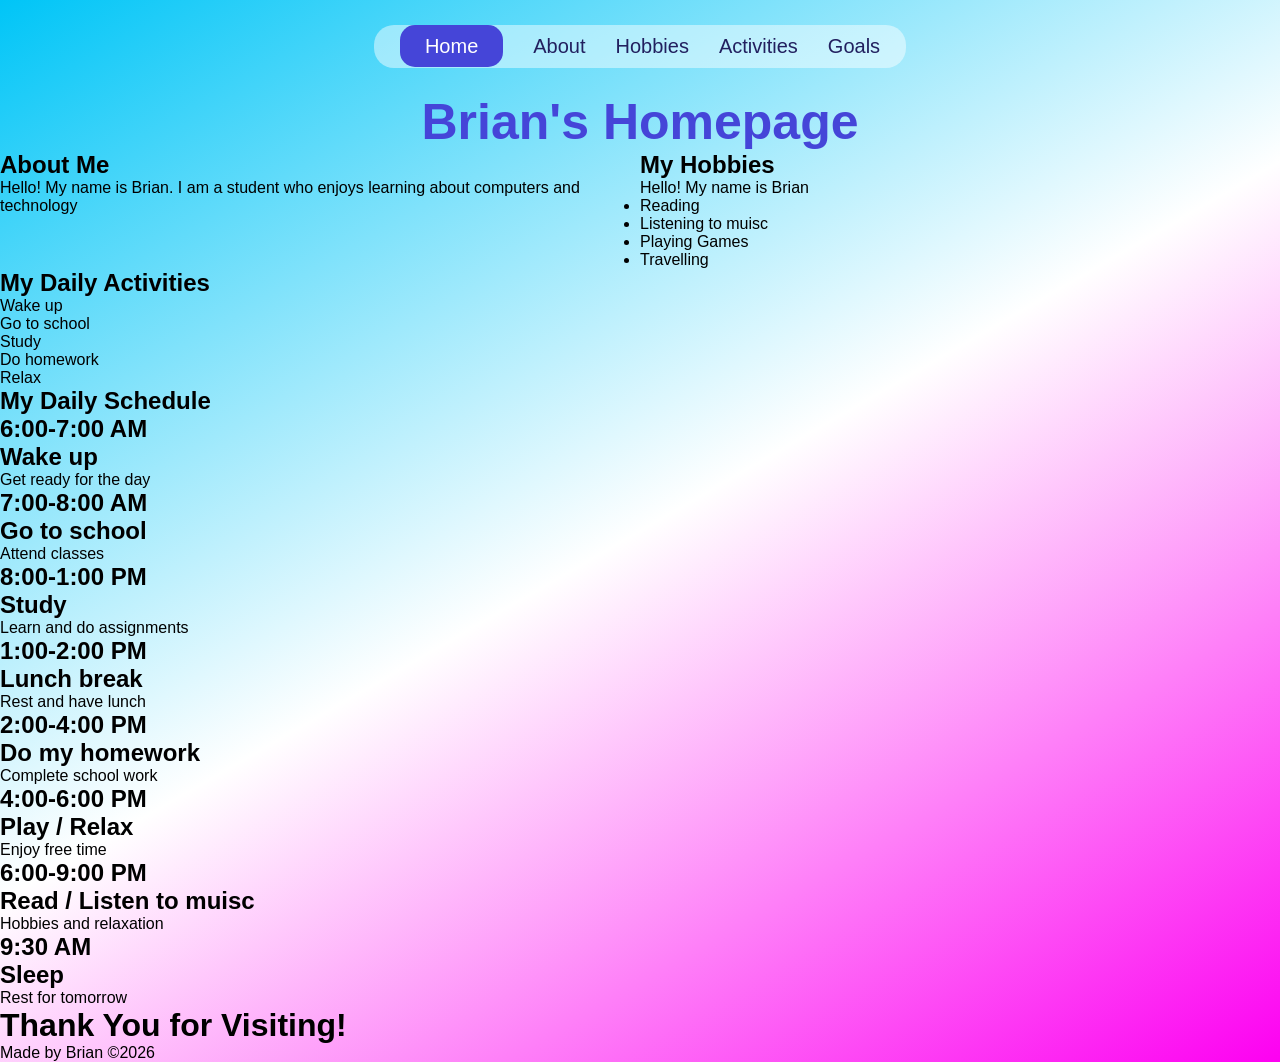
==== webpages/index.html @ e311119b "started coding" ====
<!doctype html>
<html lang="en">
  <head>
    <meta charset="UTF-8" />
    <meta name="viewport" content="width=device-width, initial-scale=1.0" />
    <title>Brian's hompage</title>
    <link rel="stylesheet" href="../css/style.css" />
  </head>
  <body>
    <!--Navigation Links-->
    <section class="nav">
      <nav class="nav-links">
        <ul>
          <li><a href="index.html" class="active">Home</a></li>
          <li><a href="about.html">About</a></li>
          <li><a href="hobby.html">Hobbies</a></li>
          <li><a href="activity.html">Activities</a></li>
          <li><a href="goal.html">Goals</a></li>
        </ul>
      </nav>
      <h1>Brian's Homepage</h1>
    </section>
    <!--About and hobbies section-->
    <section class="card">
      <!--about me-->
      <div class="aboutme">
        <h2>About Me</h2>
        <p>
          Hello! My name is Brian. I am a student who enjoys learning about
          computers and technology
        </p>
      </div>
      <!--my hobbies-->
      <div class="myhobbies">
        <h2>My Hobbies</h2>
        <p>Hello! My name is Brian</p>
        <ul>
          <li>Reading</li>
          <li>Listening to muisc</li>
          <li>Playing Games</li>
          <li>Travelling</li>
        </ul>
      </div>
    </section>

    <!--my daily activites-->
    <section class="daily">
      <h1>My Daily Activities</h1>
      <ol>
        <li>Wake up</li>
        <li>Go to school</li>
        <li>Study</li>
        <li>Do homework</li>
        <li>Relax</li>
      </ol>
    </section>

    <!--my daily schedule-->
    <section class="myschedule">
      <h1>My Daily Schedule</h1>
      <!--schedule cards-->
      <div class="schedule">
        <div class="wake">
          <h1>6:00-7:00 AM</h1>
          <h2>Wake up</h2>
          <p>Get ready for the day</p>
        </div>

        <div class="school">
          <h1>7:00-8:00 AM</h1>
          <h2>Go to school</h2>
          <p>Attend classes</p>
        </div>

        <div class="study">
          <h1>8:00-1:00 PM</h1>
          <h2>Study</h2>
          <p>Learn and do assignments</p>
        </div>

        <div class="lunch">
          <h1>1:00-2:00 PM</h1>
          <h2>Lunch break</h2>
          <p>Rest and have lunch</p>
        </div>

        <div class="homework">
          <h1>2:00-4:00 PM</h1>
          <h2>Do my homework</h2>
          <p>Complete school work</p>
        </div>

        <div class="play">
          <h1>4:00-6:00 PM</h1>
          <h2>Play / Relax</h2>
          <p>Enjoy free time</p>
        </div>

        <div class="read">
          <h1>6:00-9:00 PM</h1>
          <h2>Read / Listen to muisc</h2>
          <p>Hobbies and relaxation</p>
        </div>

        <div class="sleep">
          <h1>9:30 AM</h1>
          <h2>Sleep</h2>
          <p>Rest for tomorrow</p>
        </div>
      </div>
    </section>

    <footer>
      <h1>Thank You for Visiting!</h1>
      <p>Made by Brian &copy;2026</p>
    </footer>
  </body>
</html>
---- css/style.css ----
* {
  margin: 0;
  padding: 0;
  box-sizing: border-box;
}

body {
  background: linear-gradient(150deg, #00c5f7, #ffffff, #fd00f1);
  font-family: Arial, Helvetica, sans-serif;
}

/* Styling nav */
.nav-links ul {
  text-align: center;
  display: flex;
  justify-content: center;
  gap: 50px;

  background-color: rgba(255, 255, 255, 0.461);
  gap: 30px;
  padding: 10px 2%;
  margin: 25px auto;
  width: fit-content;
  border-radius: 20px;
}

.nav-links li {
  list-style: none;
}

.nav-links a {
  text-decoration: none;
  color: #22205f;
  font-size: 20px;
}

.nav-links a.active {
  background-color: #4545d8;
  color: white;
  padding: 10px 25px;
  border-radius: 15px;
}

.nav h1 {
  font-size: 50px;
  font-weight: bold;
  text-align: center;
  color: #4545d8;
}

/* end of styling nav */

/* styling about and hobbies */
.card {
  display: grid;
  grid-template-columns: repeat(2, 1fr);
}
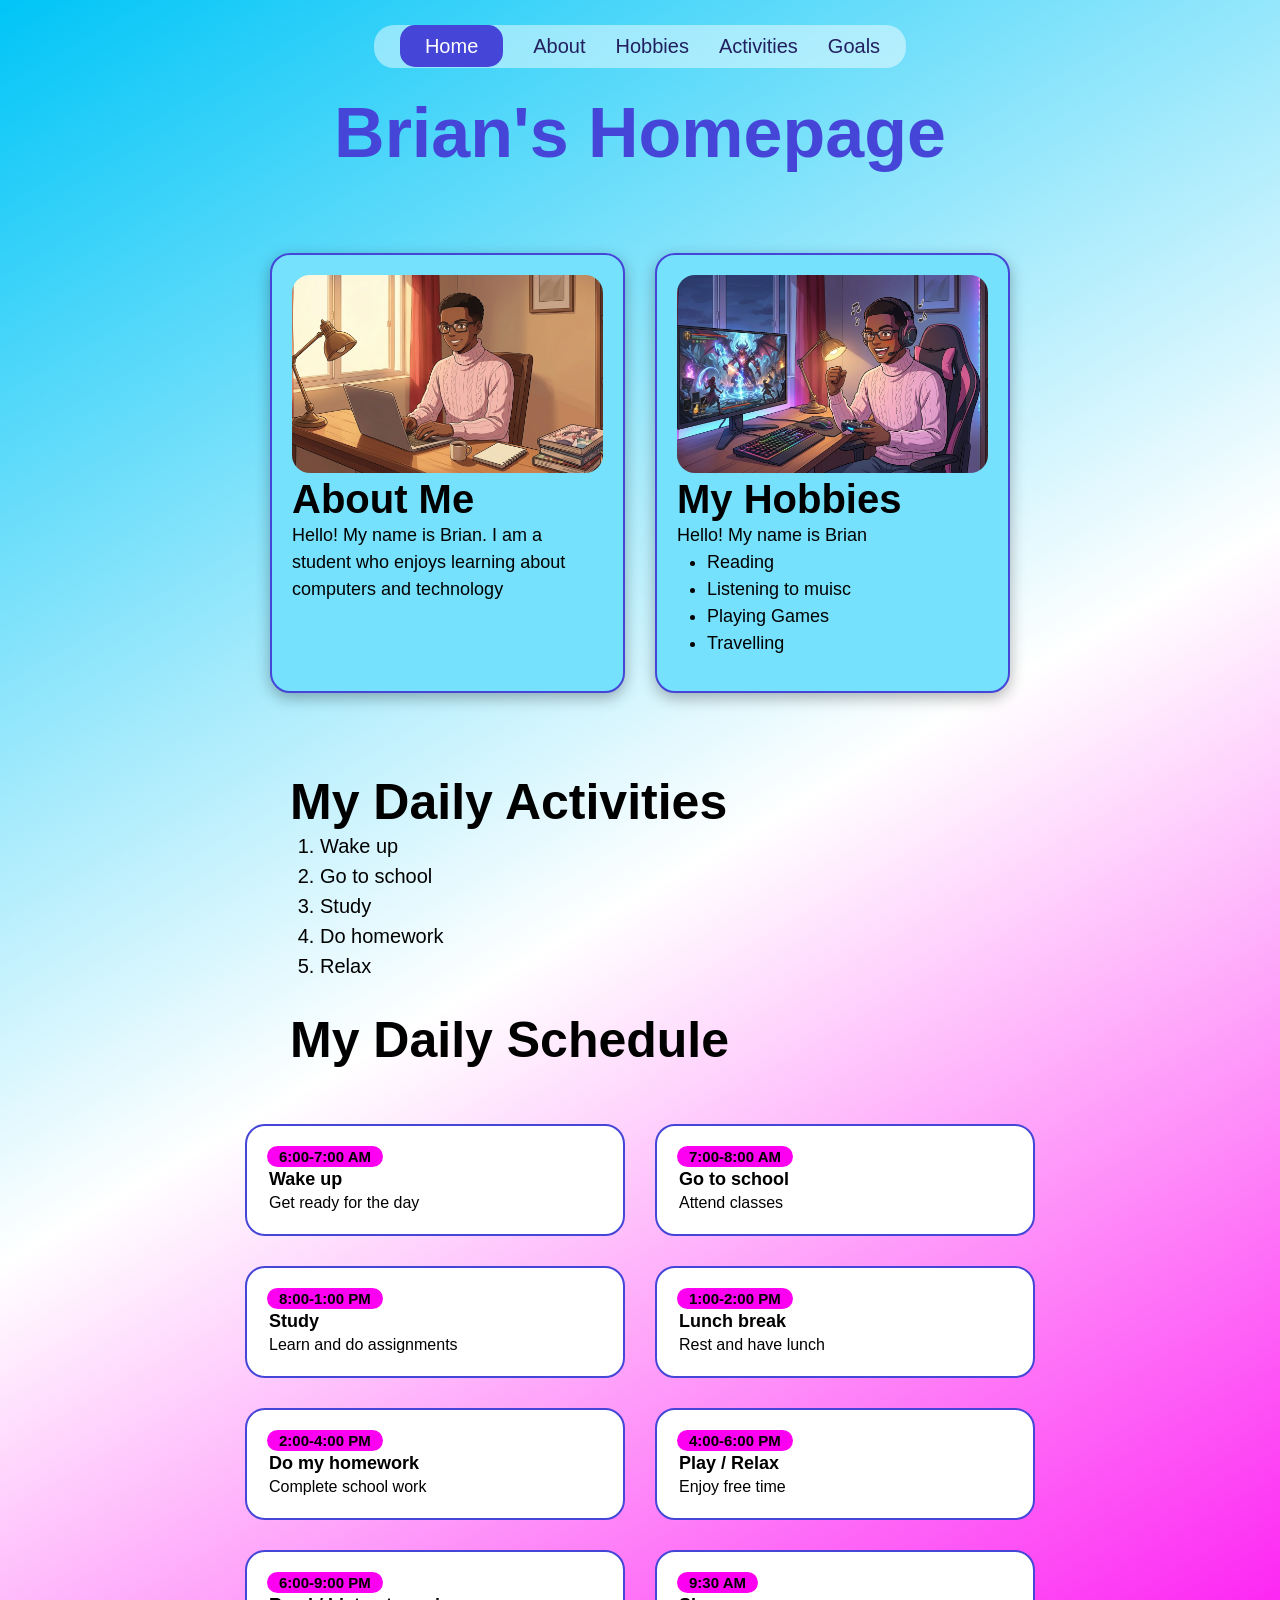
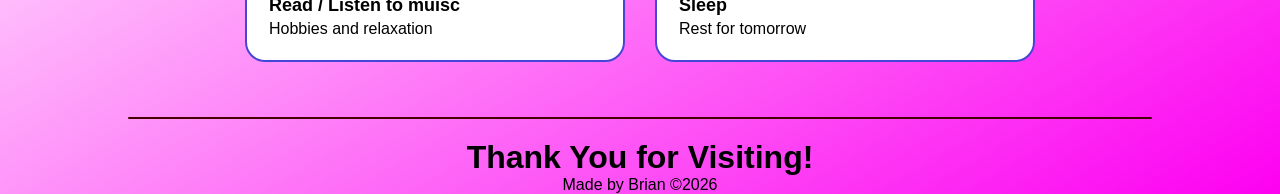
==== commit a4941583: "Finished coding the whole website" ====
--- a/webpages/index.html
+++ b/webpages/index.html
@@ -24,6 +24,7 @@
     <section class="card">
       <!--about me-->
       <div class="aboutme">
+        <img src="../images/brayo.png" alt="Image of Brian" />
         <h2>About Me</h2>
         <p>
           Hello! My name is Brian. I am a student who enjoys learning about
@@ -32,6 +33,7 @@
       </div>
       <!--my hobbies-->
       <div class="myhobbies">
+        <img src="../images/game.png" alt="Image of Brian playing games" />
         <h2>My Hobbies</h2>
         <p>Hello! My name is Brian</p>
         <ul>
@@ -61,54 +63,56 @@
       <!--schedule cards-->
       <div class="schedule">
         <div class="wake">
-          <h1>6:00-7:00 AM</h1>
-          <h2>Wake up</h2>
+          <h2>6:00-7:00 AM</h2>
+          <h3>Wake up</h3>
           <p>Get ready for the day</p>
         </div>
 
         <div class="school">
-          <h1>7:00-8:00 AM</h1>
-          <h2>Go to school</h2>
+          <h2>7:00-8:00 AM</h2>
+          <h3>Go to school</h3>
           <p>Attend classes</p>
         </div>
 
         <div class="study">
-          <h1>8:00-1:00 PM</h1>
-          <h2>Study</h2>
+          <h2>8:00-1:00 PM</h2>
+          <h3>Study</h3>
           <p>Learn and do assignments</p>
         </div>
 
         <div class="lunch">
-          <h1>1:00-2:00 PM</h1>
-          <h2>Lunch break</h2>
+          <h2>1:00-2:00 PM</h2>
+          <h3>Lunch break</h3>
           <p>Rest and have lunch</p>
         </div>
 
         <div class="homework">
-          <h1>2:00-4:00 PM</h1>
-          <h2>Do my homework</h2>
+          <h2>2:00-4:00 PM</h2>
+          <h3>Do my homework</h3>
           <p>Complete school work</p>
         </div>
 
         <div class="play">
-          <h1>4:00-6:00 PM</h1>
-          <h2>Play / Relax</h2>
+          <h2>4:00-6:00 PM</h2>
+          <h3>Play / Relax</h3>
           <p>Enjoy free time</p>
         </div>
 
         <div class="read">
-          <h1>6:00-9:00 PM</h1>
-          <h2>Read / Listen to muisc</h2>
+          <h2>6:00-9:00 PM</h2>
+          <h3>Read / Listen to muisc</h3>
           <p>Hobbies and relaxation</p>
         </div>
 
         <div class="sleep">
-          <h1>9:30 AM</h1>
-          <h2>Sleep</h2>
+          <h2>9:30 AM</h2>
+          <h3>Sleep</h3>
           <p>Rest for tomorrow</p>
         </div>
       </div>
     </section>
+
+    <hr class="lineuse" />
 
     <footer>
       <h1>Thank You for Visiting!</h1>
--- a/css/style.css
+++ b/css/style.css
@@ -42,7 +42,7 @@
 }
 
 .nav h1 {
-  font-size: 50px;
+  font-size: 70px;
   font-weight: bold;
   text-align: center;
   color: #4545d8;
@@ -54,4 +54,249 @@
 .card {
   display: grid;
   grid-template-columns: repeat(2, 1fr);
-}
+  width: 800px;
+  min-height: 500px;
+  gap: 30px;
+  padding: 30px;
+  margin: 50px auto;
+}
+
+.aboutme {
+  padding: 20px;
+  border: 2px solid #4545d8;
+  background-color: #75e1fc;
+  border-radius: 20px;
+  cursor: pointer;
+  box-shadow: 0 5px 15px rgba(0, 0, 0, 0.3);
+  transition: 0.3s;
+}
+
+.myhobbies {
+  padding: 20px;
+  border: 2px solid #4545d8;
+  background-color: #75e1fc;
+  border-radius: 20px;
+  cursor: pointer;
+  box-shadow: 0 5px 15px rgba(0, 0, 0, 0.3);
+  transition: 0.3s;
+}
+
+.aboutme:hover {
+  transform: translateY(-5px);
+}
+
+.myhobbies:hover {
+  transform: translateY(-5px);
+}
+
+.aboutme img,
+.myhobbies img {
+  width: 100%;
+  height: 50%;
+  object-fit: cover;
+  border-radius: 18px;
+}
+
+.aboutme h2,
+.myhobbies h2 {
+  font-size: 40px;
+  font-weight: bold;
+}
+
+.aboutme p,
+.myhobbies p {
+  font-size: 18px;
+  line-height: 1.5;
+}
+
+.myhobbies li {
+  font-size: 18px;
+  line-height: 1.5;
+  margin-left: 30px;
+}
+/* end of styling about me and my hobbies */
+
+/* Styling my daily activities */
+.daily {
+  width: 700px;
+  margin: 30px auto 0 auto;
+  text-align: left;
+}
+
+.daily h1 {
+  font-size: 50px;
+  font-weight: bold;
+}
+
+.daily ol {
+  display: inline-block;
+  margin-left: 30px;
+  text-align: left;
+}
+
+.daily li {
+  font-size: 20px;
+  line-height: 1.5;
+}
+/* end of about me and my hobbies  */
+
+/* styling daily schedule */
+.myschedule h1 {
+  width: 700px;
+  margin: 30px auto 0 auto;
+  text-align: left;
+  font-size: 50px;
+  font-weight: bold;
+}
+
+.schedule {
+  display: grid;
+  grid-template-columns: repeat(2, 1fr);
+  width: 800px;
+  min-height: 100px;
+  gap: 30px;
+  padding: 5px;
+  margin: 50px auto;
+}
+
+.wake {
+  padding: 20px;
+  border: 2px solid #4545d8;
+  background-color: white;
+  border-radius: 20px;
+  cursor: pointer;
+  transition: 0.3s;
+}
+
+.wake:hover {
+  box-shadow: 0 5px 15px rgba(0, 0, 0, 0.3);
+}
+
+.school {
+  padding: 20px;
+  border: 2px solid #4545d8;
+  background-color: white;
+  border-radius: 20px;
+  cursor: pointer;
+  transition: 0.3s;
+}
+
+.school:hover {
+  box-shadow: 0 5px 15px rgba(0, 0, 0, 0.3);
+}
+
+.study {
+  padding: 20px;
+  border: 2px solid #4545d8;
+  background-color: white;
+  border-radius: 20px;
+  cursor: pointer;
+  transition: 0.3s;
+}
+
+.study:hover {
+  box-shadow: 0 5px 15px rgba(0, 0, 0, 0.3);
+}
+
+.lunch {
+  padding: 20px;
+  border: 2px solid #4545d8;
+  background-color: white;
+  border-radius: 20px;
+  cursor: pointer;
+  transition: 0.3s;
+}
+
+.lunch:hover {
+  box-shadow: 0 5px 15px rgba(0, 0, 0, 0.3);
+}
+
+.homework {
+  padding: 20px;
+  border: 2px solid #4545d8;
+  background-color: white;
+  border-radius: 20px;
+  cursor: pointer;
+  transition: 0.3s;
+}
+
+.homework:hover {
+  box-shadow: 0 5px 15px rgba(0, 0, 0, 0.3);
+}
+
+.play {
+  padding: 20px;
+  border: 2px solid #4545d8;
+  background-color: white;
+  border-radius: 20px;
+  cursor: pointer;
+  transition: 0.3s;
+}
+
+.play:hover {
+  box-shadow: 0 5px 15px rgba(0, 0, 0, 0.3);
+}
+
+.read {
+  padding: 20px;
+  border: 2px solid #4545d8;
+  background-color: white;
+  border-radius: 20px;
+  cursor: pointer;
+  transition: 0.3s;
+}
+
+.read:hover {
+  box-shadow: 0 5px 15px rgba(0, 0, 0, 0.3);
+}
+
+.sleep {
+  padding: 20px;
+  border: 2px solid #4545d8;
+  background-color: white;
+  border-radius: 20px;
+  cursor: pointer;
+  transition: 0.3s;
+}
+
+.sleep:hover {
+  box-shadow: 0 5px 15px rgba(0, 0, 0, 0.3);
+}
+
+.schedule h2 {
+  font-size: 15px;
+  display: inline-block;
+  padding: 2px 12px;
+  border: 2px;
+  background-color: #fd00f1;
+  border-radius: 20px;
+}
+
+.schedule h3 {
+  font-size: 18px;
+  padding: 2px;
+}
+
+.schedule p {
+  font-size: 16px;
+  padding: 2px;
+}
+/* end of styling my daily schedule */
+
+/* styling line */
+.lineuse {
+  border: none;
+  height: 2px;
+  background-color: #460101;
+  width: 80%;
+  margin: 20px auto;
+  border-radius: 5px;
+}
+/* end of styling line */
+
+/* styling footer */
+footer {
+  text-align: center;
+}
+
+/* end of styling footer */
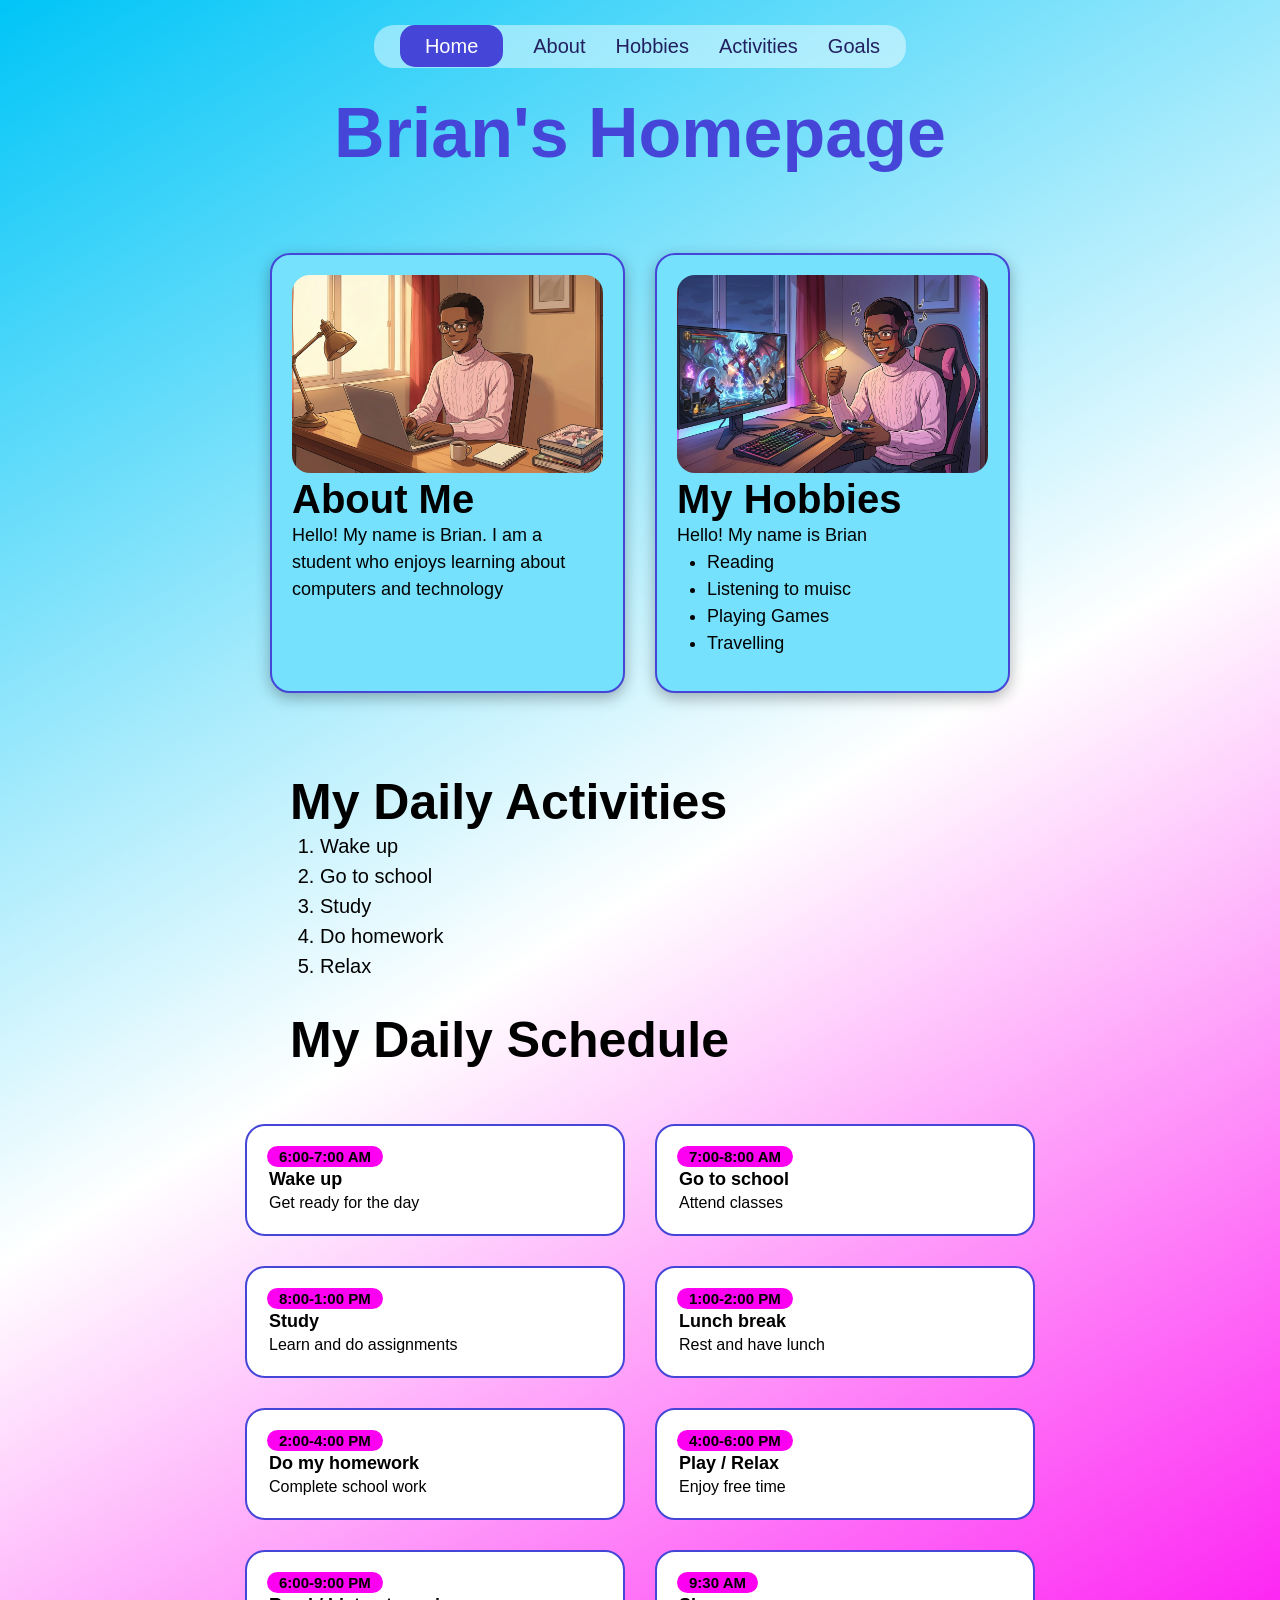
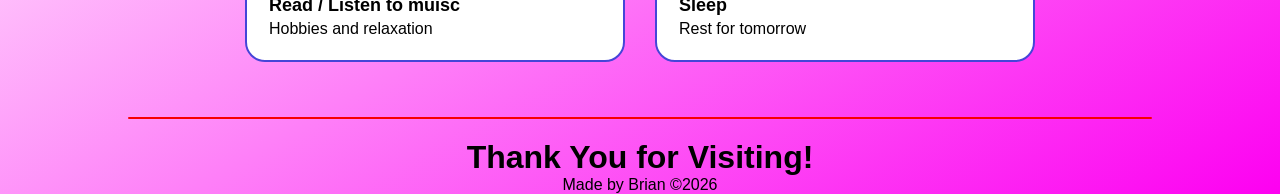
==== commit 100d1949: "created and finished coding and styling about" ====
--- a/webpages/index.html
+++ b/webpages/index.html
@@ -114,6 +114,7 @@
 
     <hr class="lineuse" />
 
+    <!--footer-->
     <footer>
       <h1>Thank You for Visiting!</h1>
       <p>Made by Brian &copy;2026</p>
--- a/css/style.css
+++ b/css/style.css
@@ -15,7 +15,6 @@
   display: flex;
   justify-content: center;
   gap: 50px;
-
   background-color: rgba(255, 255, 255, 0.461);
   gap: 30px;
   padding: 10px 2%;
@@ -287,7 +286,7 @@
 .lineuse {
   border: none;
   height: 2px;
-  background-color: #460101;
+  background-color: #f80000;
   width: 80%;
   margin: 20px auto;
   border-radius: 5px;
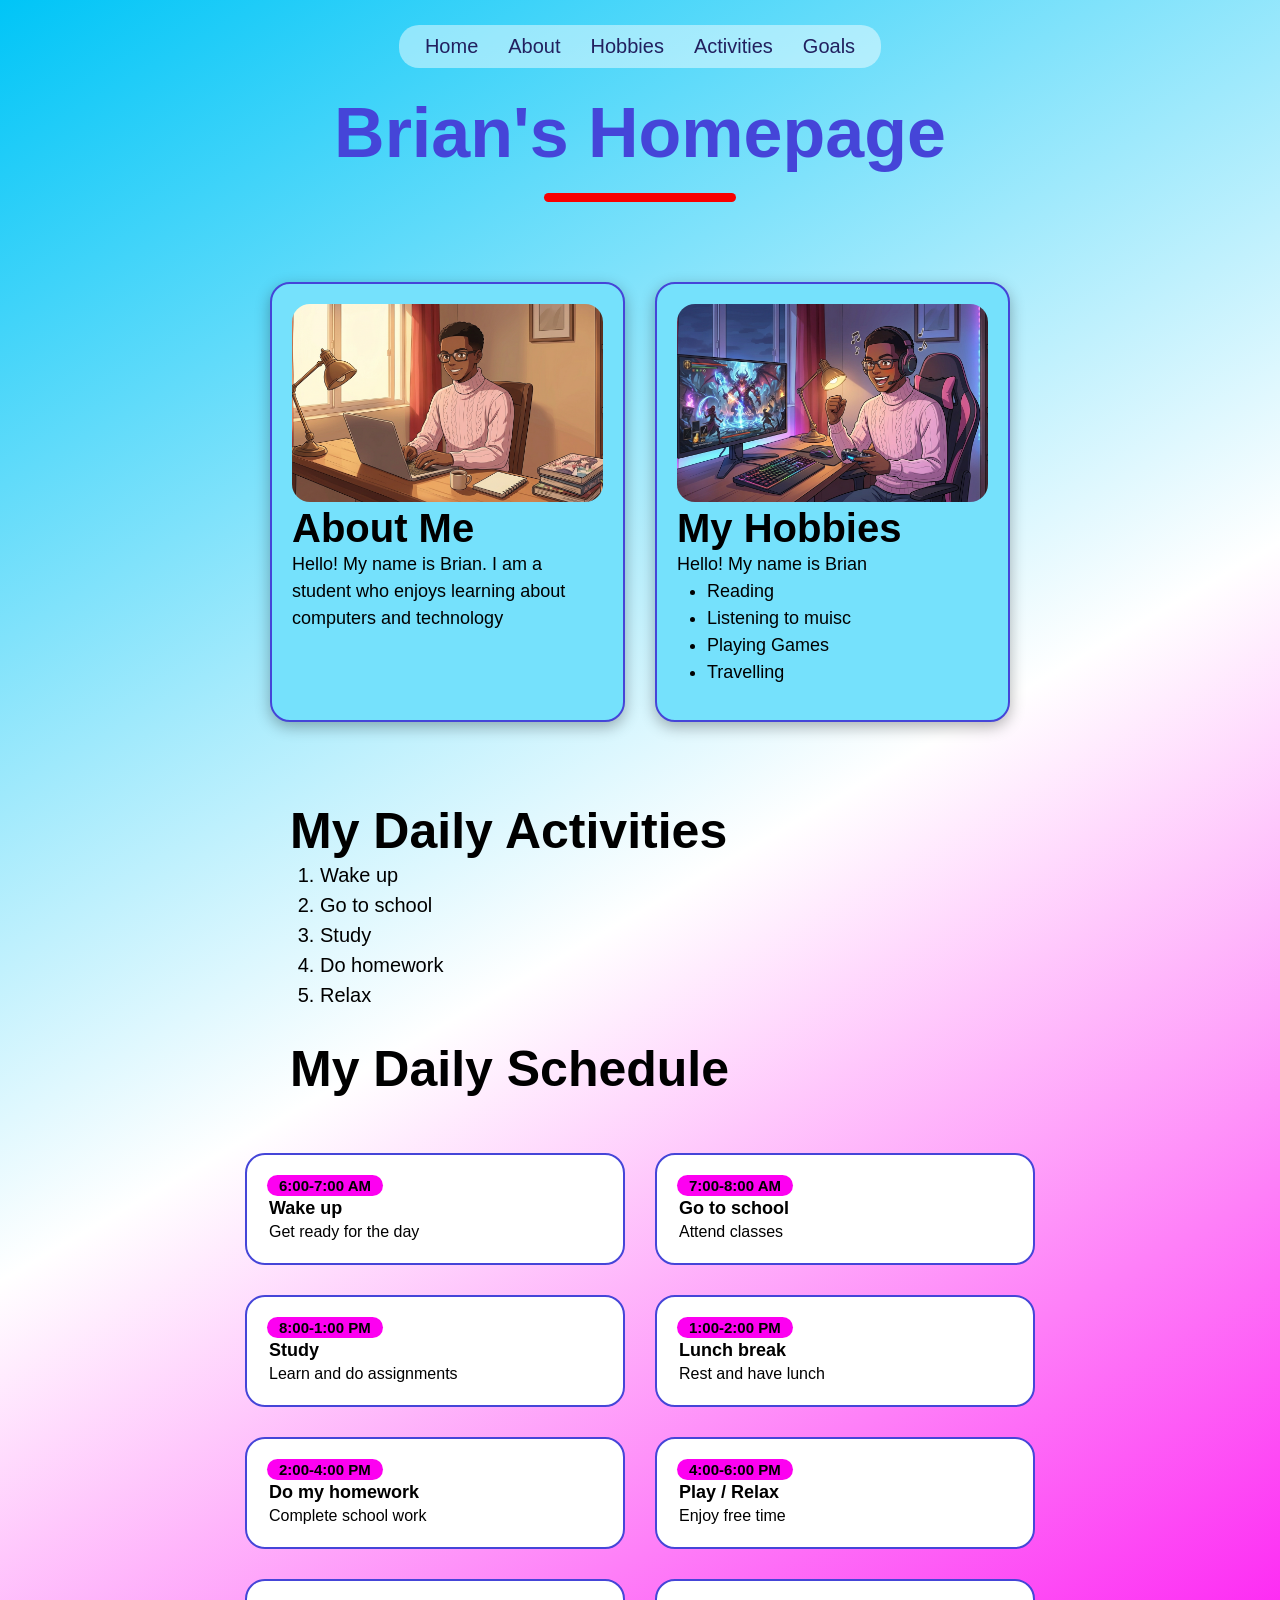
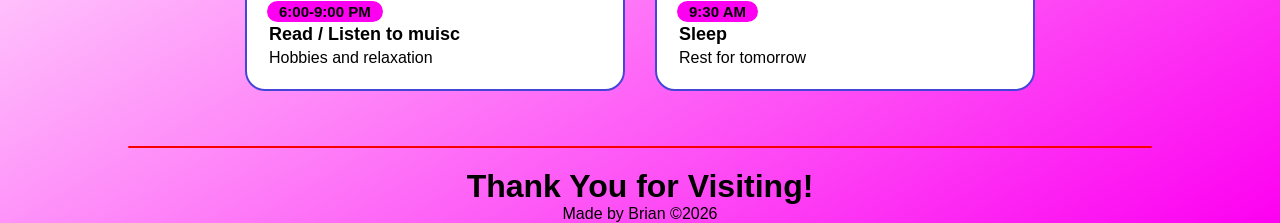
==== commit 794db895: "updated readme" ====
--- a/webpages/index.html
+++ b/webpages/index.html
@@ -11,7 +11,7 @@
     <section class="nav">
       <nav class="nav-links">
         <ul>
-          <li><a href="index.html" class="active">Home</a></li>
+          <li><a href="index.html">Home</a></li>
           <li><a href="about.html">About</a></li>
           <li><a href="hobby.html">Hobbies</a></li>
           <li><a href="activity.html">Activities</a></li>
@@ -20,6 +20,9 @@
       </nav>
       <h1>Brian's Homepage</h1>
     </section>
+
+    <hr class="linetop" />
+
     <!--About and hobbies section-->
     <section class="card">
       <!--about me-->
--- a/css/style.css
+++ b/css/style.css
@@ -33,7 +33,7 @@
   font-size: 20px;
 }
 
-.nav-links a.active {
+.nav-links a:hover {
   background-color: #4545d8;
   color: white;
   padding: 10px 25px;
@@ -45,6 +45,15 @@
   font-weight: bold;
   text-align: center;
   color: #4545d8;
+}
+
+.linetop {
+  border: none;
+  height: 9px;
+  background-color: #f80000;
+  width: 15%;
+  margin: 20px auto;
+  border-radius: 5px;
 }
 
 /* end of styling nav */
